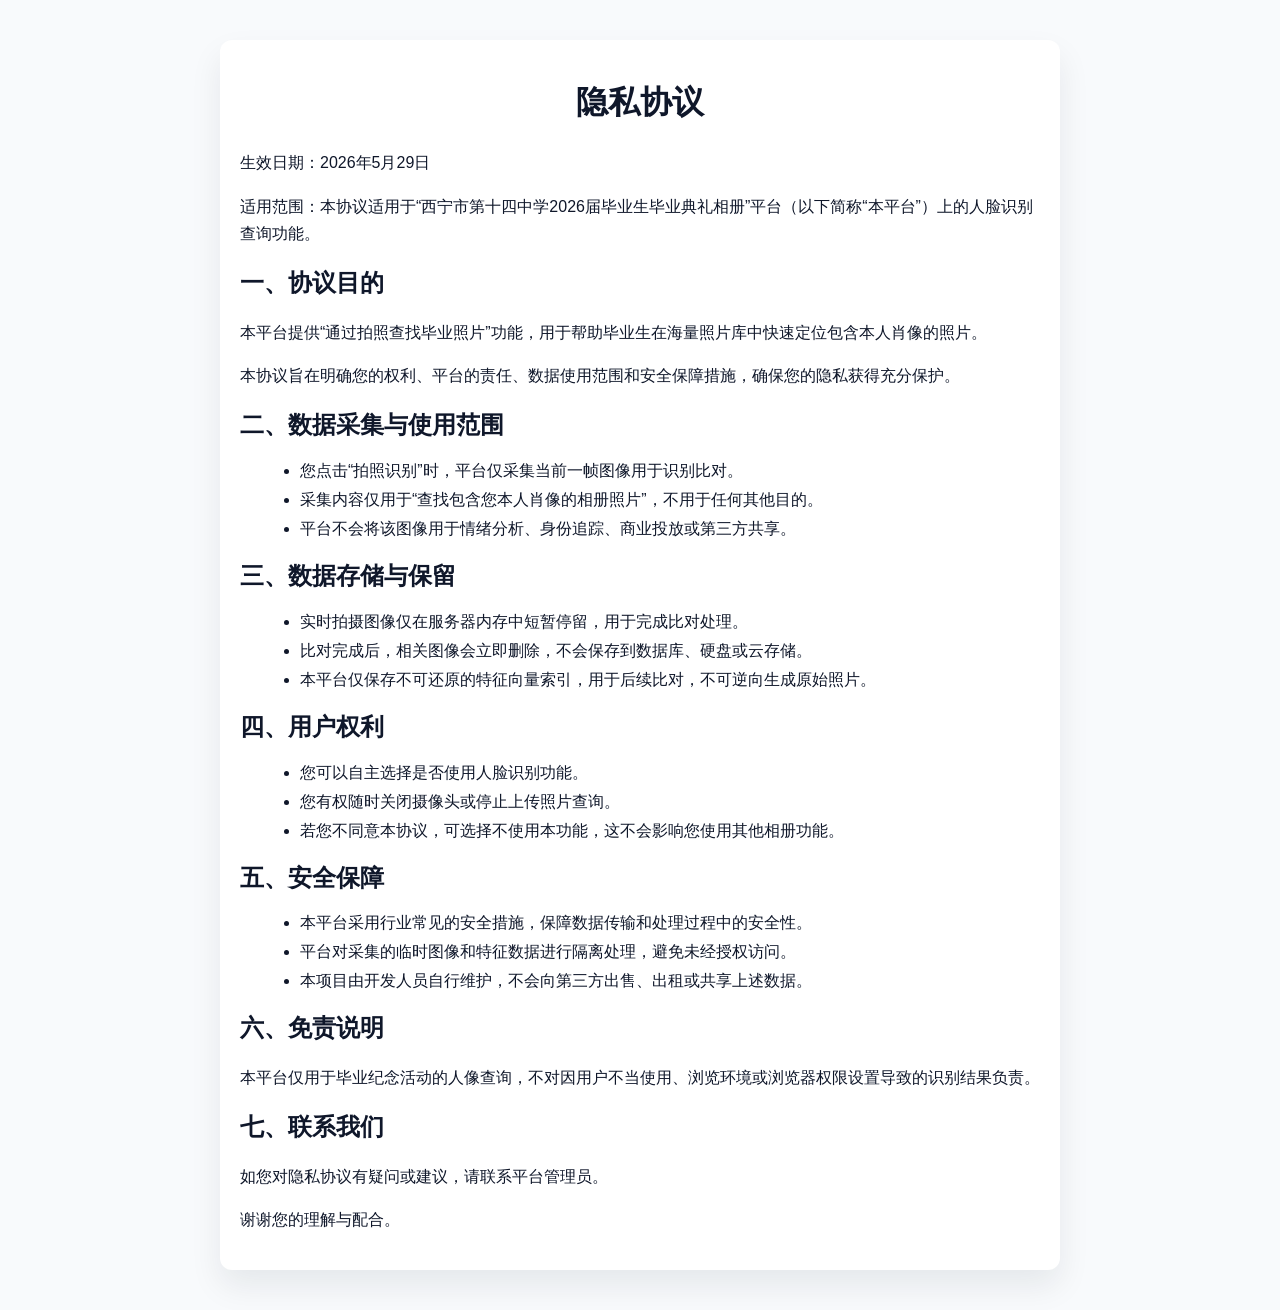
==== static/xy.html @ e79b10af "V1.0_Beta" ====
<!DOCTYPE html>
<html lang="zh-CN">
<head>
    <meta charset="UTF-8">
    <title>隐私协议</title>
    <style>
        body { margin: 0; font-family: 'Segoe UI', Tahoma, Geneva, Verdana, sans-serif; background: #f8fafc; color: #0f172a; }
        .container { max-width: 800px; margin: 40px auto; padding: 20px; background: #ffffff; border-radius: 12px; box-shadow: 0 16px 32px rgba(15, 23, 42, 0.08); }
        h1 { text-align: center; margin-bottom: 24px; }
        p { line-height: 1.7; margin-bottom: 16px; }
        ul { margin-left: 20px; margin-bottom: 16px; }
        li { margin-bottom: 8px; }
    </style>
</head>
<body>
    <div class="container">
        <h1>隐私协议</h1>
        <p>生效日期：2026年5月29日</p>
        <p>适用范围：本协议适用于“西宁市第十四中学2026届毕业生毕业典礼相册”平台（以下简称“本平台”）上的人脸识别查询功能。</p>
        <h2>一、协议目的</h2>
        <p>本平台提供“通过拍照查找毕业照片”功能，用于帮助毕业生在海量照片库中快速定位包含本人肖像的照片。</p>
        <p>本协议旨在明确您的权利、平台的责任、数据使用范围和安全保障措施，确保您的隐私获得充分保护。</p>
        <h2>二、数据采集与使用范围</h2>
        <ul>
            <li>您点击“拍照识别”时，平台仅采集当前一帧图像用于识别比对。</li>
            <li>采集内容仅用于“查找包含您本人肖像的相册照片”，不用于任何其他目的。</li>
            <li>平台不会将该图像用于情绪分析、身份追踪、商业投放或第三方共享。</li>
        </ul>
        <h2>三、数据存储与保留</h2>
        <ul>
            <li>实时拍摄图像仅在服务器内存中短暂停留，用于完成比对处理。</li>
            <li>比对完成后，相关图像会立即删除，不会保存到数据库、硬盘或云存储。</li>
            <li>本平台仅保存不可还原的特征向量索引，用于后续比对，不可逆向生成原始照片。</li>
        </ul>
        <h2>四、用户权利</h2>
        <ul>
            <li>您可以自主选择是否使用人脸识别功能。</li>
            <li>您有权随时关闭摄像头或停止上传照片查询。</li>
            <li>若您不同意本协议，可选择不使用本功能，这不会影响您使用其他相册功能。</li>
        </ul>
        <h2>五、安全保障</h2>
        <ul>
            <li>本平台采用行业常见的安全措施，保障数据传输和处理过程中的安全性。</li>
            <li>平台对采集的临时图像和特征数据进行隔离处理，避免未经授权访问。</li>
            <li>本项目由开发人员自行维护，不会向第三方出售、出租或共享上述数据。</li>
        </ul>
        <h2>六、免责说明</h2>
        <p>本平台仅用于毕业纪念活动的人像查询，不对因用户不当使用、浏览环境或浏览器权限设置导致的识别结果负责。</p>
        <h2>七、联系我们</h2>
        <p>如您对隐私协议有疑问或建议，请联系平台管理员。</p>
        <p>谢谢您的理解与配合。</p>
    </div>
</body>
</html>
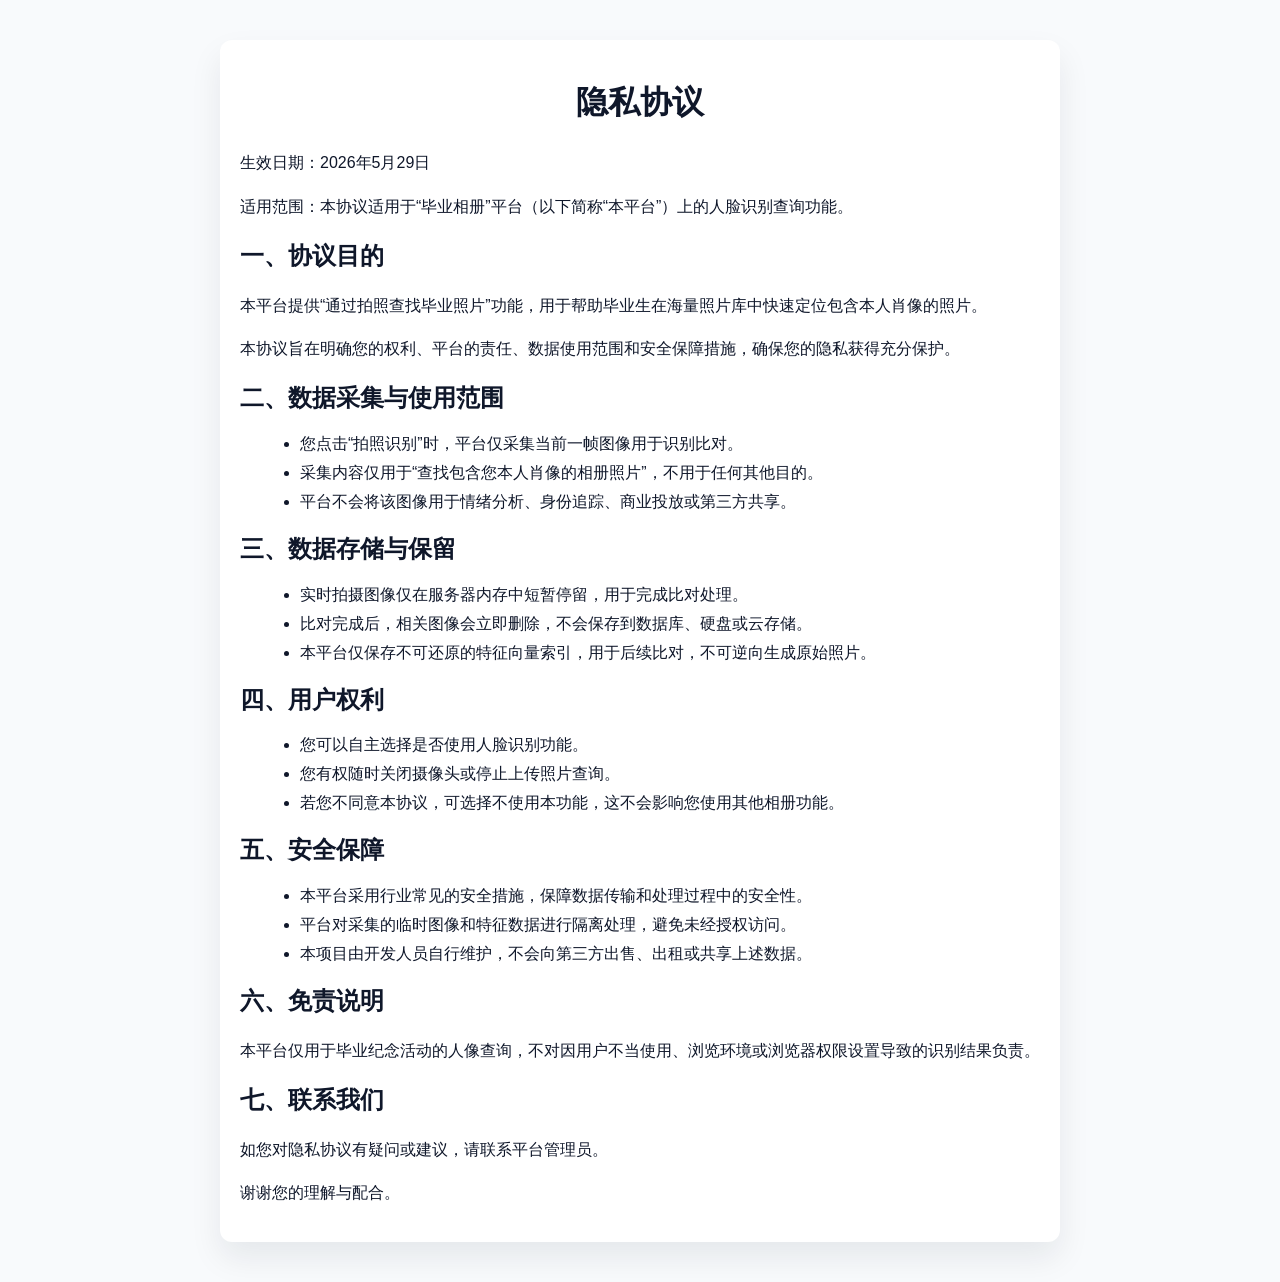
==== commit 6ce5cc2e: "V1.1_Beta_协议指向更新/临时文件删除" ====
--- a/static/xy.html
+++ b/static/xy.html
@@ -16,7 +16,7 @@
     <div class="container">
         <h1>隐私协议</h1>
         <p>生效日期：2026年5月29日</p>
-        <p>适用范围：本协议适用于“西宁市第十四中学2026届毕业生毕业典礼相册”平台（以下简称“本平台”）上的人脸识别查询功能。</p>
+        <p>适用范围：本协议适用于“毕业相册”平台（以下简称“本平台”）上的人脸识别查询功能。</p>
         <h2>一、协议目的</h2>
         <p>本平台提供“通过拍照查找毕业照片”功能，用于帮助毕业生在海量照片库中快速定位包含本人肖像的照片。</p>
         <p>本协议旨在明确您的权利、平台的责任、数据使用范围和安全保障措施，确保您的隐私获得充分保护。</p>
